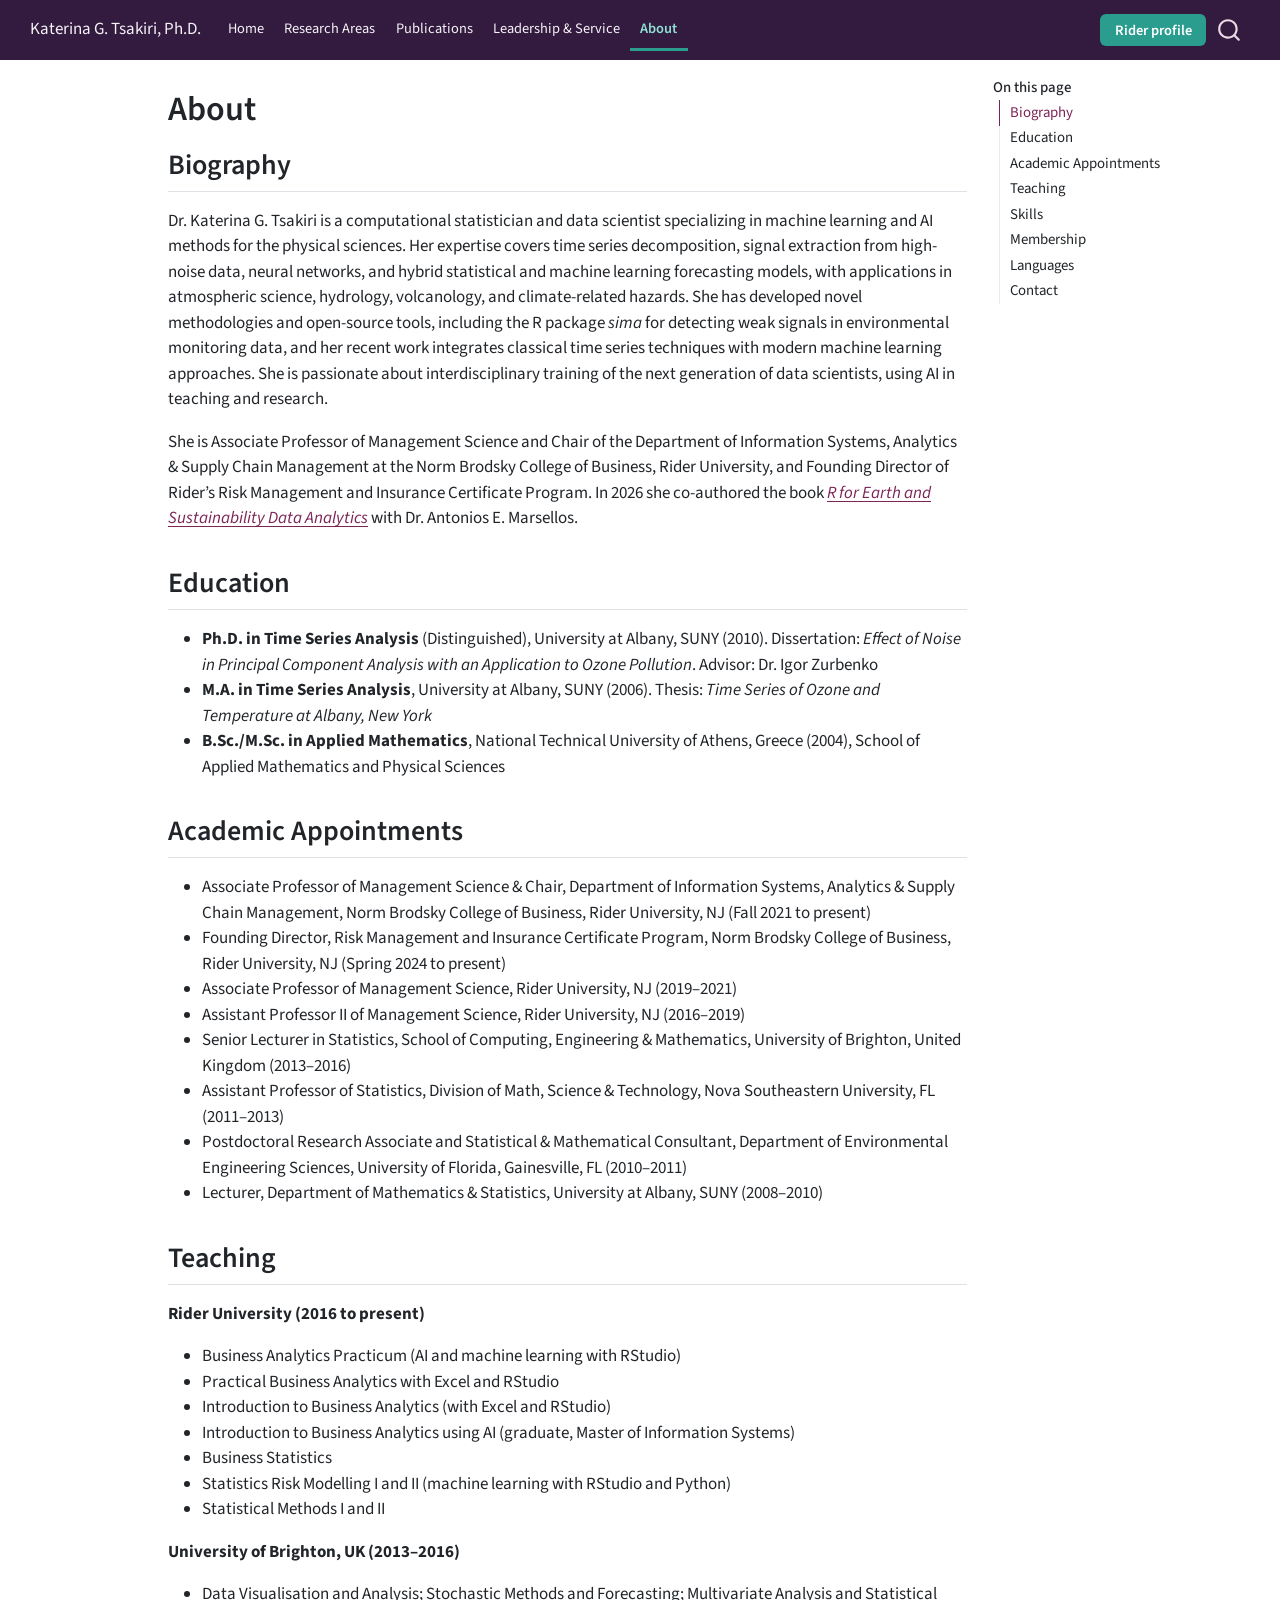
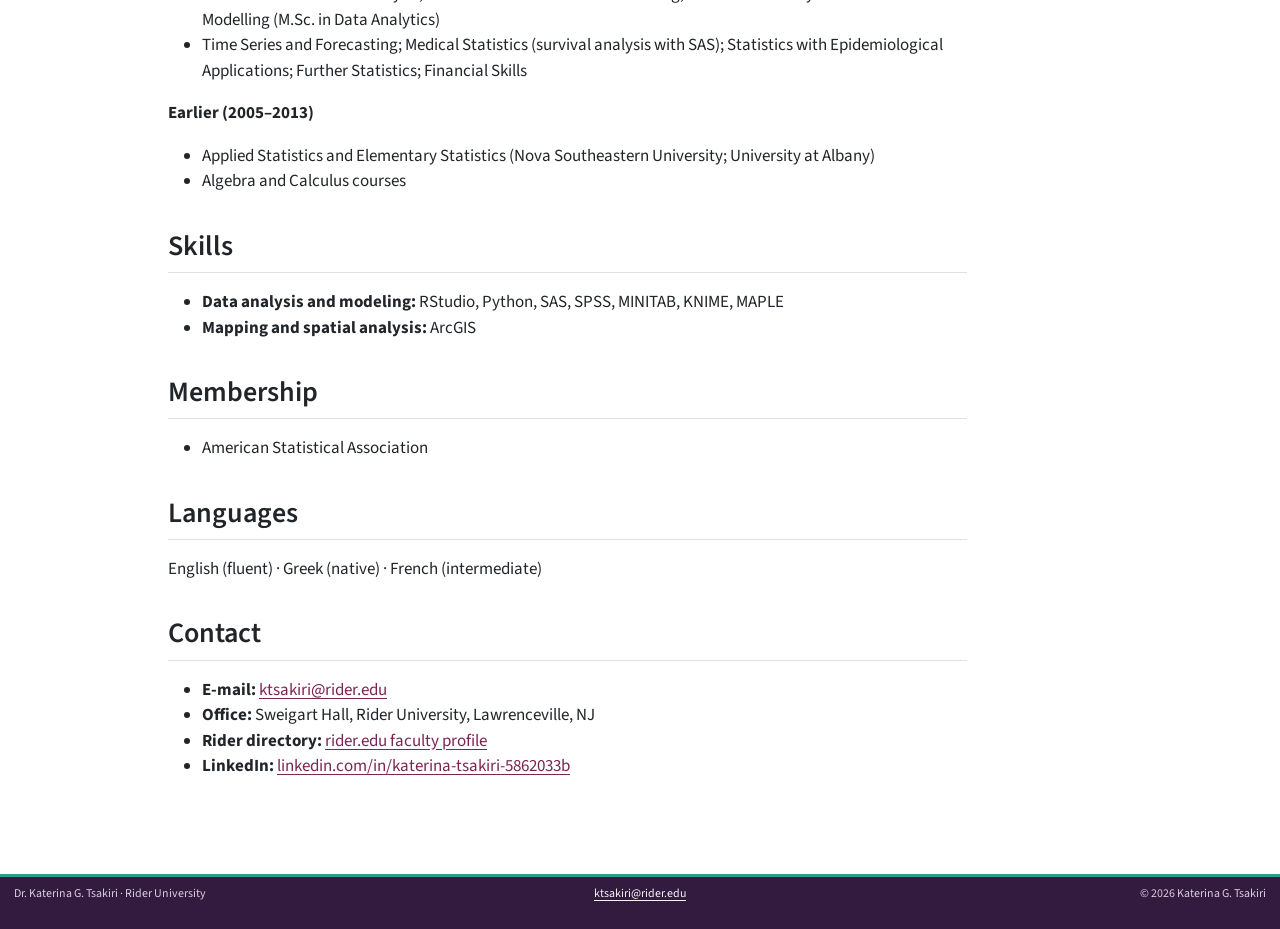
==== about.html @ 90e39376 "Update site (2026-09-01 23:05)" ====
<!DOCTYPE html>
<html xmlns="http://www.w3.org/1999/xhtml" lang="en" xml:lang="en"><head>

<meta charset="utf-8">
<meta name="generator" content="quarto-1.5.57">

<meta name="viewport" content="width=device-width, initial-scale=1.0, user-scalable=yes">


<title>About – Katerina G. Tsakiri, Ph.D.</title>
<style>
code{white-space: pre-wrap;}
span.smallcaps{font-variant: small-caps;}
div.columns{display: flex; gap: min(4vw, 1.5em);}
div.column{flex: auto; overflow-x: auto;}
div.hanging-indent{margin-left: 1.5em; text-indent: -1.5em;}
ul.task-list{list-style: none;}
ul.task-list li input[type="checkbox"] {
  width: 0.8em;
  margin: 0 0.8em 0.2em -1em; /* quarto-specific, see https://github.com/quarto-dev/quarto-cli/issues/4556 */ 
  vertical-align: middle;
}
</style>


<script src="site_libs/quarto-nav/quarto-nav.js"></script>
<script src="site_libs/quarto-nav/headroom.min.js"></script>
<script src="site_libs/clipboard/clipboard.min.js"></script>
<script src="site_libs/quarto-search/autocomplete.umd.js"></script>
<script src="site_libs/quarto-search/fuse.min.js"></script>
<script src="site_libs/quarto-search/quarto-search.js"></script>
<meta name="quarto:offset" content="./">
<script src="site_libs/quarto-html/quarto.js"></script>
<script src="site_libs/quarto-html/popper.min.js"></script>
<script src="site_libs/quarto-html/tippy.umd.min.js"></script>
<script src="site_libs/quarto-html/anchor.min.js"></script>
<link href="site_libs/quarto-html/tippy.css" rel="stylesheet">
<link href="site_libs/quarto-html/quarto-syntax-highlighting.css" rel="stylesheet" id="quarto-text-highlighting-styles">
<script src="site_libs/bootstrap/bootstrap.min.js"></script>
<link href="site_libs/bootstrap/bootstrap-icons.css" rel="stylesheet">
<link href="site_libs/bootstrap/bootstrap.min.css" rel="stylesheet" id="quarto-bootstrap" data-mode="light">
<script id="quarto-search-options" type="application/json">{
  "location": "navbar",
  "copy-button": false,
  "collapse-after": 3,
  "panel-placement": "end",
  "type": "overlay",
  "limit": 50,
  "keyboard-shortcut": [
    "f",
    "/",
    "s"
  ],
  "show-item-context": false,
  "language": {
    "search-no-results-text": "No results",
    "search-matching-documents-text": "matching documents",
    "search-copy-link-title": "Copy link to search",
    "search-hide-matches-text": "Hide additional matches",
    "search-more-match-text": "more match in this document",
    "search-more-matches-text": "more matches in this document",
    "search-clear-button-title": "Clear",
    "search-text-placeholder": "",
    "search-detached-cancel-button-title": "Cancel",
    "search-submit-button-title": "Submit",
    "search-label": "Search"
  }
}</script>


</head>

<body class="nav-fixed">

<div id="quarto-search-results"></div>
  <header id="quarto-header" class="headroom fixed-top">
    <nav class="navbar navbar-expand-lg " data-bs-theme="dark">
      <div class="navbar-container container-fluid">
      <div class="navbar-brand-container mx-auto">
    <a class="navbar-brand" href="./index.html">
    <span class="navbar-title">Katerina G. Tsakiri, Ph.D.</span>
    </a>
  </div>
            <div id="quarto-search" class="" title="Search"></div>
          <button class="navbar-toggler" type="button" data-bs-toggle="collapse" data-bs-target="#navbarCollapse" aria-controls="navbarCollapse" role="menu" aria-expanded="false" aria-label="Toggle navigation" onclick="if (window.quartoToggleHeadroom) { window.quartoToggleHeadroom(); }">
  <span class="navbar-toggler-icon"></span>
</button>
          <div class="collapse navbar-collapse" id="navbarCollapse">
            <ul class="navbar-nav navbar-nav-scroll me-auto">
  <li class="nav-item">
    <a class="nav-link" href="./index.html"> 
<span class="menu-text">Home</span></a>
  </li>  
  <li class="nav-item">
    <a class="nav-link" href="./research.html"> 
<span class="menu-text">Research Areas</span></a>
  </li>  
  <li class="nav-item">
    <a class="nav-link" href="./publications.html"> 
<span class="menu-text">Publications</span></a>
  </li>  
  <li class="nav-item">
    <a class="nav-link" href="./leadership.html"> 
<span class="menu-text">Leadership &amp; Service</span></a>
  </li>  
  <li class="nav-item">
    <a class="nav-link active" href="./about.html" aria-current="page"> 
<span class="menu-text">About</span></a>
  </li>  
</ul>
            <ul class="navbar-nav navbar-nav-scroll ms-auto">
  <li class="nav-item">
    <a class="nav-link" href="https://www.rider.edu/about/faculty-staff-directory/katerina-tsakiri" rel="noopener" target="_blank"> 
<span class="menu-text">Rider profile</span></a>
  </li>  
</ul>
          </div> <!-- /navcollapse -->
            <div class="quarto-navbar-tools">
</div>
      </div> <!-- /container-fluid -->
    </nav>
</header>
<!-- content -->
<div id="quarto-content" class="quarto-container page-columns page-rows-contents page-layout-article page-navbar">
<!-- sidebar -->
<!-- margin-sidebar -->
    <div id="quarto-margin-sidebar" class="sidebar margin-sidebar">
        <nav id="TOC" role="doc-toc" class="toc-active">
    <h2 id="toc-title">On this page</h2>
   
  <ul>
  <li><a href="#biography" id="toc-biography" class="nav-link active" data-scroll-target="#biography">Biography</a></li>
  <li><a href="#education" id="toc-education" class="nav-link" data-scroll-target="#education">Education</a></li>
  <li><a href="#academic-appointments" id="toc-academic-appointments" class="nav-link" data-scroll-target="#academic-appointments">Academic Appointments</a></li>
  <li><a href="#teaching" id="toc-teaching" class="nav-link" data-scroll-target="#teaching">Teaching</a></li>
  <li><a href="#skills" id="toc-skills" class="nav-link" data-scroll-target="#skills">Skills</a></li>
  <li><a href="#membership" id="toc-membership" class="nav-link" data-scroll-target="#membership">Membership</a></li>
  <li><a href="#languages" id="toc-languages" class="nav-link" data-scroll-target="#languages">Languages</a></li>
  <li><a href="#contact" id="toc-contact" class="nav-link" data-scroll-target="#contact">Contact</a></li>
  </ul>
</nav>
    </div>
<!-- main -->
<main class="content" id="quarto-document-content">

<header id="title-block-header" class="quarto-title-block default">
<div class="quarto-title">
<h1 class="title">About</h1>
</div>



<div class="quarto-title-meta">

    
  
    
  </div>
  


</header>


<section id="biography" class="level2">
<h2 class="anchored" data-anchor-id="biography">Biography</h2>
<p>Dr.&nbsp;Katerina G. Tsakiri is a computational statistician and data scientist specializing in machine learning and AI methods for the physical sciences. Her expertise covers time series decomposition, signal extraction from high-noise data, neural networks, and hybrid statistical and machine learning forecasting models, with applications in atmospheric science, hydrology, volcanology, and climate-related hazards. She has developed novel methodologies and open-source tools, including the R package <em>sima</em> for detecting weak signals in environmental monitoring data, and her recent work integrates classical time series techniques with modern machine learning approaches. She is passionate about interdisciplinary training of the next generation of data scientists, using AI in teaching and research.</p>
<p>She is Associate Professor of Management Science and Chair of the Department of Information Systems, Analytics &amp; Supply Chain Management at the Norm Brodsky College of Business, Rider University, and Founding Director of Rider’s Risk Management and Insurance Certificate Program. In 2026 she co-authored the book <a href="https://marsellos.github.io/rgeo/"><em>R for Earth and Sustainability Data Analytics</em></a> with Dr.&nbsp;Antonios E. Marsellos.</p>
</section>
<section id="education" class="level2">
<h2 class="anchored" data-anchor-id="education">Education</h2>
<ul>
<li><strong>Ph.D.&nbsp;in Time Series Analysis</strong> (Distinguished), University at Albany, SUNY (2010). Dissertation: <em>Effect of Noise in Principal Component Analysis with an Application to Ozone Pollution</em>. Advisor: Dr.&nbsp;Igor Zurbenko</li>
<li><strong>M.A.&nbsp;in Time Series Analysis</strong>, University at Albany, SUNY (2006). Thesis: <em>Time Series of Ozone and Temperature at Albany, New York</em></li>
<li><strong>B.Sc./M.Sc. in Applied Mathematics</strong>, National Technical University of Athens, Greece (2004), School of Applied Mathematics and Physical Sciences</li>
</ul>
</section>
<section id="academic-appointments" class="level2">
<h2 class="anchored" data-anchor-id="academic-appointments">Academic Appointments</h2>
<ul>
<li>Associate Professor of Management Science &amp; Chair, Department of Information Systems, Analytics &amp; Supply Chain Management, Norm Brodsky College of Business, Rider University, NJ (Fall 2021 to present)</li>
<li>Founding Director, Risk Management and Insurance Certificate Program, Norm Brodsky College of Business, Rider University, NJ (Spring 2024 to present)</li>
<li>Associate Professor of Management Science, Rider University, NJ (2019–2021)</li>
<li>Assistant Professor II of Management Science, Rider University, NJ (2016–2019)</li>
<li>Senior Lecturer in Statistics, School of Computing, Engineering &amp; Mathematics, University of Brighton, United Kingdom (2013–2016)</li>
<li>Assistant Professor of Statistics, Division of Math, Science &amp; Technology, Nova Southeastern University, FL (2011–2013)</li>
<li>Postdoctoral Research Associate and Statistical &amp; Mathematical Consultant, Department of Environmental Engineering Sciences, University of Florida, Gainesville, FL (2010–2011)</li>
<li>Lecturer, Department of Mathematics &amp; Statistics, University at Albany, SUNY (2008–2010)</li>
</ul>
</section>
<section id="teaching" class="level2">
<h2 class="anchored" data-anchor-id="teaching">Teaching</h2>
<p><strong>Rider University (2016 to present)</strong></p>
<ul>
<li>Business Analytics Practicum (AI and machine learning with RStudio)</li>
<li>Practical Business Analytics with Excel and RStudio</li>
<li>Introduction to Business Analytics (with Excel and RStudio)</li>
<li>Introduction to Business Analytics using AI (graduate, Master of Information Systems)</li>
<li>Business Statistics</li>
<li>Statistics Risk Modelling I and II (machine learning with RStudio and Python)</li>
<li>Statistical Methods I and II</li>
</ul>
<p><strong>University of Brighton, UK (2013–2016)</strong></p>
<ul>
<li>Data Visualisation and Analysis; Stochastic Methods and Forecasting; Multivariate Analysis and Statistical Modelling (M.Sc. in Data Analytics)</li>
<li>Time Series and Forecasting; Medical Statistics (survival analysis with SAS); Statistics with Epidemiological Applications; Further Statistics; Financial Skills</li>
</ul>
<p><strong>Earlier (2005–2013)</strong></p>
<ul>
<li>Applied Statistics and Elementary Statistics (Nova Southeastern University; University at Albany)</li>
<li>Algebra and Calculus courses</li>
</ul>
</section>
<section id="skills" class="level2">
<h2 class="anchored" data-anchor-id="skills">Skills</h2>
<ul>
<li><strong>Data analysis and modeling:</strong> RStudio, Python, SAS, SPSS, MINITAB, KNIME, MAPLE</li>
<li><strong>Mapping and spatial analysis:</strong> ArcGIS</li>
</ul>
</section>
<section id="membership" class="level2">
<h2 class="anchored" data-anchor-id="membership">Membership</h2>
<ul>
<li>American Statistical Association</li>
</ul>
</section>
<section id="languages" class="level2">
<h2 class="anchored" data-anchor-id="languages">Languages</h2>
<p>English (fluent) · Greek (native) · French (intermediate)</p>
</section>
<section id="contact" class="level2">
<h2 class="anchored" data-anchor-id="contact">Contact</h2>
<ul>
<li><strong>E-mail:</strong> <a href="mailto:ktsakiri@rider.edu">ktsakiri@rider.edu</a></li>
<li><strong>Office:</strong> Sweigart Hall, Rider University, Lawrenceville, NJ</li>
<li><strong>Rider directory:</strong> <a href="https://www.rider.edu/about/faculty-staff-directory/katerina-tsakiri">rider.edu faculty profile</a></li>
<li><strong>LinkedIn:</strong> <a href="https://www.linkedin.com/in/katerina-tsakiri-5862033b/">linkedin.com/in/katerina-tsakiri-5862033b</a></li>
</ul>


</section>

</main> <!-- /main -->
<script id="quarto-html-after-body" type="application/javascript">
window.document.addEventListener("DOMContentLoaded", function (event) {
  const toggleBodyColorMode = (bsSheetEl) => {
    const mode = bsSheetEl.getAttribute("data-mode");
    const bodyEl = window.document.querySelector("body");
    if (mode === "dark") {
      bodyEl.classList.add("quarto-dark");
      bodyEl.classList.remove("quarto-light");
    } else {
      bodyEl.classList.add("quarto-light");
      bodyEl.classList.remove("quarto-dark");
    }
  }
  const toggleBodyColorPrimary = () => {
    const bsSheetEl = window.document.querySelector("link#quarto-bootstrap");
    if (bsSheetEl) {
      toggleBodyColorMode(bsSheetEl);
    }
  }
  toggleBodyColorPrimary();  
  const icon = "";
  const anchorJS = new window.AnchorJS();
  anchorJS.options = {
    placement: 'right',
    icon: icon
  };
  anchorJS.add('.anchored');
  const isCodeAnnotation = (el) => {
    for (const clz of el.classList) {
      if (clz.startsWith('code-annotation-')) {                     
        return true;
      }
    }
    return false;
  }
  const onCopySuccess = function(e) {
    // button target
    const button = e.trigger;
    // don't keep focus
    button.blur();
    // flash "checked"
    button.classList.add('code-copy-button-checked');
    var currentTitle = button.getAttribute("title");
    button.setAttribute("title", "Copied!");
    let tooltip;
    if (window.bootstrap) {
      button.setAttribute("data-bs-toggle", "tooltip");
      button.setAttribute("data-bs-placement", "left");
      button.setAttribute("data-bs-title", "Copied!");
      tooltip = new bootstrap.Tooltip(button, 
        { trigger: "manual", 
          customClass: "code-copy-button-tooltip",
          offset: [0, -8]});
      tooltip.show();    
    }
    setTimeout(function() {
      if (tooltip) {
        tooltip.hide();
        button.removeAttribute("data-bs-title");
        button.removeAttribute("data-bs-toggle");
        button.removeAttribute("data-bs-placement");
      }
      button.setAttribute("title", currentTitle);
      button.classList.remove('code-copy-button-checked');
    }, 1000);
    // clear code selection
    e.clearSelection();
  }
  const getTextToCopy = function(trigger) {
      const codeEl = trigger.previousElementSibling.cloneNode(true);
      for (const childEl of codeEl.children) {
        if (isCodeAnnotation(childEl)) {
          childEl.remove();
        }
      }
      return codeEl.innerText;
  }
  const clipboard = new window.ClipboardJS('.code-copy-button:not([data-in-quarto-modal])', {
    text: getTextToCopy
  });
  clipboard.on('success', onCopySuccess);
  if (window.document.getElementById('quarto-embedded-source-code-modal')) {
    // For code content inside modals, clipBoardJS needs to be initialized with a container option
    // TODO: Check when it could be a function (https://github.com/zenorocha/clipboard.js/issues/860)
    const clipboardModal = new window.ClipboardJS('.code-copy-button[data-in-quarto-modal]', {
      text: getTextToCopy,
      container: window.document.getElementById('quarto-embedded-source-code-modal')
    });
    clipboardModal.on('success', onCopySuccess);
  }
    var localhostRegex = new RegExp(/^(?:http|https):\/\/localhost\:?[0-9]*\//);
    var mailtoRegex = new RegExp(/^mailto:/);
      var filterRegex = new RegExp("https:\/\/ktsakiri\.github\.io\/research\/");
    var isInternal = (href) => {
        return filterRegex.test(href) || localhostRegex.test(href) || mailtoRegex.test(href);
    }
    // Inspect non-navigation links and adorn them if external
 	var links = window.document.querySelectorAll('a[href]:not(.nav-link):not(.navbar-brand):not(.toc-action):not(.sidebar-link):not(.sidebar-item-toggle):not(.pagination-link):not(.no-external):not([aria-hidden]):not(.dropdown-item):not(.quarto-navigation-tool):not(.about-link)');
    for (var i=0; i<links.length; i++) {
      const link = links[i];
      if (!isInternal(link.href)) {
        // undo the damage that might have been done by quarto-nav.js in the case of
        // links that we want to consider external
        if (link.dataset.originalHref !== undefined) {
          link.href = link.dataset.originalHref;
        }
          // target, if specified
          link.setAttribute("target", "_blank");
          if (link.getAttribute("rel") === null) {
            link.setAttribute("rel", "noopener");
          }
      }
    }
  function tippyHover(el, contentFn, onTriggerFn, onUntriggerFn) {
    const config = {
      allowHTML: true,
      maxWidth: 500,
      delay: 100,
      arrow: false,
      appendTo: function(el) {
          return el.parentElement;
      },
      interactive: true,
      interactiveBorder: 10,
      theme: 'quarto',
      placement: 'bottom-start',
    };
    if (contentFn) {
      config.content = contentFn;
    }
    if (onTriggerFn) {
      config.onTrigger = onTriggerFn;
    }
    if (onUntriggerFn) {
      config.onUntrigger = onUntriggerFn;
    }
    window.tippy(el, config); 
  }
  const noterefs = window.document.querySelectorAll('a[role="doc-noteref"]');
  for (var i=0; i<noterefs.length; i++) {
    const ref = noterefs[i];
    tippyHover(ref, function() {
      // use id or data attribute instead here
      let href = ref.getAttribute('data-footnote-href') || ref.getAttribute('href');
      try { href = new URL(href).hash; } catch {}
      const id = href.replace(/^#\/?/, "");
      const note = window.document.getElementById(id);
      if (note) {
        return note.innerHTML;
      } else {
        return "";
      }
    });
  }
  const xrefs = window.document.querySelectorAll('a.quarto-xref');
  const processXRef = (id, note) => {
    // Strip column container classes
    const stripColumnClz = (el) => {
      el.classList.remove("page-full", "page-columns");
      if (el.children) {
        for (const child of el.children) {
          stripColumnClz(child);
        }
      }
    }
    stripColumnClz(note)
    if (id === null || id.startsWith('sec-')) {
      // Special case sections, only their first couple elements
      const container = document.createElement("div");
      if (note.children && note.children.length > 2) {
        container.appendChild(note.children[0].cloneNode(true));
        for (let i = 1; i < note.children.length; i++) {
          const child = note.children[i];
          if (child.tagName === "P" && child.innerText === "") {
            continue;
          } else {
            container.appendChild(child.cloneNode(true));
            break;
          }
        }
        if (window.Quarto?.typesetMath) {
          window.Quarto.typesetMath(container);
        }
        return container.innerHTML
      } else {
        if (window.Quarto?.typesetMath) {
          window.Quarto.typesetMath(note);
        }
        return note.innerHTML;
      }
    } else {
      // Remove any anchor links if they are present
      const anchorLink = note.querySelector('a.anchorjs-link');
      if (anchorLink) {
        anchorLink.remove();
      }
      if (window.Quarto?.typesetMath) {
        window.Quarto.typesetMath(note);
      }
      // TODO in 1.5, we should make sure this works without a callout special case
      if (note.classList.contains("callout")) {
        return note.outerHTML;
      } else {
        return note.innerHTML;
      }
    }
  }
  for (var i=0; i<xrefs.length; i++) {
    const xref = xrefs[i];
    tippyHover(xref, undefined, function(instance) {
      instance.disable();
      let url = xref.getAttribute('href');
      let hash = undefined; 
      if (url.startsWith('#')) {
        hash = url;
      } else {
        try { hash = new URL(url).hash; } catch {}
      }
      if (hash) {
        const id = hash.replace(/^#\/?/, "");
        const note = window.document.getElementById(id);
        if (note !== null) {
          try {
            const html = processXRef(id, note.cloneNode(true));
            instance.setContent(html);
          } finally {
            instance.enable();
            instance.show();
          }
        } else {
          // See if we can fetch this
          fetch(url.split('#')[0])
          .then(res => res.text())
          .then(html => {
            const parser = new DOMParser();
            const htmlDoc = parser.parseFromString(html, "text/html");
            const note = htmlDoc.getElementById(id);
            if (note !== null) {
              const html = processXRef(id, note);
              instance.setContent(html);
            } 
          }).finally(() => {
            instance.enable();
            instance.show();
          });
        }
      } else {
        // See if we can fetch a full url (with no hash to target)
        // This is a special case and we should probably do some content thinning / targeting
        fetch(url)
        .then(res => res.text())
        .then(html => {
          const parser = new DOMParser();
          const htmlDoc = parser.parseFromString(html, "text/html");
          const note = htmlDoc.querySelector('main.content');
          if (note !== null) {
            // This should only happen for chapter cross references
            // (since there is no id in the URL)
            // remove the first header
            if (note.children.length > 0 && note.children[0].tagName === "HEADER") {
              note.children[0].remove();
            }
            const html = processXRef(null, note);
            instance.setContent(html);
          } 
        }).finally(() => {
          instance.enable();
          instance.show();
        });
      }
    }, function(instance) {
    });
  }
      let selectedAnnoteEl;
      const selectorForAnnotation = ( cell, annotation) => {
        let cellAttr = 'data-code-cell="' + cell + '"';
        let lineAttr = 'data-code-annotation="' +  annotation + '"';
        const selector = 'span[' + cellAttr + '][' + lineAttr + ']';
        return selector;
      }
      const selectCodeLines = (annoteEl) => {
        const doc = window.document;
        const targetCell = annoteEl.getAttribute("data-target-cell");
        const targetAnnotation = annoteEl.getAttribute("data-target-annotation");
        const annoteSpan = window.document.querySelector(selectorForAnnotation(targetCell, targetAnnotation));
        const lines = annoteSpan.getAttribute("data-code-lines").split(",");
        const lineIds = lines.map((line) => {
          return targetCell + "-" + line;
        })
        let top = null;
        let height = null;
        let parent = null;
        if (lineIds.length > 0) {
            //compute the position of the single el (top and bottom and make a div)
            const el = window.document.getElementById(lineIds[0]);
            top = el.offsetTop;
            height = el.offsetHeight;
            parent = el.parentElement.parentElement;
          if (lineIds.length > 1) {
            const lastEl = window.document.getElementById(lineIds[lineIds.length - 1]);
            const bottom = lastEl.offsetTop + lastEl.offsetHeight;
            height = bottom - top;
          }
          if (top !== null && height !== null && parent !== null) {
            // cook up a div (if necessary) and position it 
            let div = window.document.getElementById("code-annotation-line-highlight");
            if (div === null) {
              div = window.document.createElement("div");
              div.setAttribute("id", "code-annotation-line-highlight");
              div.style.position = 'absolute';
              parent.appendChild(div);
            }
            div.style.top = top - 2 + "px";
            div.style.height = height + 4 + "px";
            div.style.left = 0;
            let gutterDiv = window.document.getElementById("code-annotation-line-highlight-gutter");
            if (gutterDiv === null) {
              gutterDiv = window.document.createElement("div");
              gutterDiv.setAttribute("id", "code-annotation-line-highlight-gutter");
              gutterDiv.style.position = 'absolute';
              const codeCell = window.document.getElementById(targetCell);
              const gutter = codeCell.querySelector('.code-annotation-gutter');
              gutter.appendChild(gutterDiv);
            }
            gutterDiv.style.top = top - 2 + "px";
            gutterDiv.style.height = height + 4 + "px";
          }
          selectedAnnoteEl = annoteEl;
        }
      };
      const unselectCodeLines = () => {
        const elementsIds = ["code-annotation-line-highlight", "code-annotation-line-highlight-gutter"];
        elementsIds.forEach((elId) => {
          const div = window.document.getElementById(elId);
          if (div) {
            div.remove();
          }
        });
        selectedAnnoteEl = undefined;
      };
        // Handle positioning of the toggle
    window.addEventListener(
      "resize",
      throttle(() => {
        elRect = undefined;
        if (selectedAnnoteEl) {
          selectCodeLines(selectedAnnoteEl);
        }
      }, 10)
    );
    function throttle(fn, ms) {
    let throttle = false;
    let timer;
      return (...args) => {
        if(!throttle) { // first call gets through
            fn.apply(this, args);
            throttle = true;
        } else { // all the others get throttled
            if(timer) clearTimeout(timer); // cancel #2
            timer = setTimeout(() => {
              fn.apply(this, args);
              timer = throttle = false;
            }, ms);
        }
      };
    }
      // Attach click handler to the DT
      const annoteDls = window.document.querySelectorAll('dt[data-target-cell]');
      for (const annoteDlNode of annoteDls) {
        annoteDlNode.addEventListener('click', (event) => {
          const clickedEl = event.target;
          if (clickedEl !== selectedAnnoteEl) {
            unselectCodeLines();
            const activeEl = window.document.querySelector('dt[data-target-cell].code-annotation-active');
            if (activeEl) {
              activeEl.classList.remove('code-annotation-active');
            }
            selectCodeLines(clickedEl);
            clickedEl.classList.add('code-annotation-active');
          } else {
            // Unselect the line
            unselectCodeLines();
            clickedEl.classList.remove('code-annotation-active');
          }
        });
      }
  const findCites = (el) => {
    const parentEl = el.parentElement;
    if (parentEl) {
      const cites = parentEl.dataset.cites;
      if (cites) {
        return {
          el,
          cites: cites.split(' ')
        };
      } else {
        return findCites(el.parentElement)
      }
    } else {
      return undefined;
    }
  };
  var bibliorefs = window.document.querySelectorAll('a[role="doc-biblioref"]');
  for (var i=0; i<bibliorefs.length; i++) {
    const ref = bibliorefs[i];
    const citeInfo = findCites(ref);
    if (citeInfo) {
      tippyHover(citeInfo.el, function() {
        var popup = window.document.createElement('div');
        citeInfo.cites.forEach(function(cite) {
          var citeDiv = window.document.createElement('div');
          citeDiv.classList.add('hanging-indent');
          citeDiv.classList.add('csl-entry');
          var biblioDiv = window.document.getElementById('ref-' + cite);
          if (biblioDiv) {
            citeDiv.innerHTML = biblioDiv.innerHTML;
          }
          popup.appendChild(citeDiv);
        });
        return popup.innerHTML;
      });
    }
  }
});
</script>
</div> <!-- /content -->
<footer class="footer">
  <div class="nav-footer">
    <div class="nav-footer-left">
<p>Dr.&nbsp;Katerina G. Tsakiri · Rider University</p>
</div>   
    <div class="nav-footer-center">
<p><a href="mailto:ktsakiri@rider.edu">ktsakiri@rider.edu</a></p>
</div>
    <div class="nav-footer-right">
<p>© 2026 Katerina G. Tsakiri</p>
</div>
  </div>
</footer>




</body></html>
---- site_libs/quarto-html/tippy.css ----
.tippy-box[data-animation=fade][data-state=hidden]{opacity:0}[data-tippy-root]{max-width:calc(100vw - 10px)}.tippy-box{position:relative;background-color:#333;color:#fff;border-radius:4px;font-size:14px;line-height:1.4;white-space:normal;outline:0;transition-property:transform,visibility,opacity}.tippy-box[data-placement^=top]>.tippy-arrow{bottom:0}.tippy-box[data-placement^=top]>.tippy-arrow:before{bottom:-7px;left:0;border-width:8px 8px 0;border-top-color:initial;transform-origin:center top}.tippy-box[data-placement^=bottom]>.tippy-arrow{top:0}.tippy-box[data-placement^=bottom]>.tippy-arrow:before{top:-7px;left:0;border-width:0 8px 8px;border-bottom-color:initial;transform-origin:center bottom}.tippy-box[data-placement^=left]>.tippy-arrow{right:0}.tippy-box[data-placement^=left]>.tippy-arrow:before{border-width:8px 0 8px 8px;border-left-color:initial;right:-7px;transform-origin:center left}.tippy-box[data-placement^=right]>.tippy-arrow{left:0}.tippy-box[data-placement^=right]>.tippy-arrow:before{left:-7px;border-width:8px 8px 8px 0;border-right-color:initial;transform-origin:center right}.tippy-box[data-inertia][data-state=visible]{transition-timing-function:cubic-bezier(.54,1.5,.38,1.11)}.tippy-arrow{width:16px;height:16px;color:#333}.tippy-arrow:before{content:"";position:absolute;border-color:transparent;border-style:solid}.tippy-content{position:relative;padding:5px 9px;z-index:1}
---- site_libs/quarto-html/quarto-syntax-highlighting.css ----
/* quarto syntax highlight colors */
:root {
  --quarto-hl-ot-color: #003B4F;
  --quarto-hl-at-color: #657422;
  --quarto-hl-ss-color: #20794D;
  --quarto-hl-an-color: #5E5E5E;
  --quarto-hl-fu-color: #4758AB;
  --quarto-hl-st-color: #20794D;
  --quarto-hl-cf-color: #003B4F;
  --quarto-hl-op-color: #5E5E5E;
  --quarto-hl-er-color: #AD0000;
  --quarto-hl-bn-color: #AD0000;
  --quarto-hl-al-color: #AD0000;
  --quarto-hl-va-color: #111111;
  --quarto-hl-bu-color: inherit;
  --quarto-hl-ex-color: inherit;
  --quarto-hl-pp-color: #AD0000;
  --quarto-hl-in-color: #5E5E5E;
  --quarto-hl-vs-color: #20794D;
  --quarto-hl-wa-color: #5E5E5E;
  --quarto-hl-do-color: #5E5E5E;
  --quarto-hl-im-color: #00769E;
  --quarto-hl-ch-color: #20794D;
  --quarto-hl-dt-color: #AD0000;
  --quarto-hl-fl-color: #AD0000;
  --quarto-hl-co-color: #5E5E5E;
  --quarto-hl-cv-color: #5E5E5E;
  --quarto-hl-cn-color: #8f5902;
  --quarto-hl-sc-color: #5E5E5E;
  --quarto-hl-dv-color: #AD0000;
  --quarto-hl-kw-color: #003B4F;
}

/* other quarto variables */
:root {
  --quarto-font-monospace: SFMono-Regular, Menlo, Monaco, Consolas, "Liberation Mono", "Courier New", monospace;
}

pre > code.sourceCode > span {
  color: #003B4F;
}

code span {
  color: #003B4F;
}

code.sourceCode > span {
  color: #003B4F;
}

div.sourceCode,
div.sourceCode pre.sourceCode {
  color: #003B4F;
}

code span.ot {
  color: #003B4F;
  font-style: inherit;
}

code span.at {
  color: #657422;
  font-style: inherit;
}

code span.ss {
  color: #20794D;
  font-style: inherit;
}

code span.an {
  color: #5E5E5E;
  font-style: inherit;
}

code span.fu {
  color: #4758AB;
  font-style: inherit;
}

code span.st {
  color: #20794D;
  font-style: inherit;
}

code span.cf {
  color: #003B4F;
  font-weight: bold;
  font-style: inherit;
}

code span.op {
  color: #5E5E5E;
  font-style: inherit;
}

code span.er {
  color: #AD0000;
  font-style: inherit;
}

code span.bn {
  color: #AD0000;
  font-style: inherit;
}

code span.al {
  color: #AD0000;
  font-style: inherit;
}

code span.va {
  color: #111111;
  font-style: inherit;
}

code span.bu {
  font-style: inherit;
}

code span.ex {
  font-style: inherit;
}

code span.pp {
  color: #AD0000;
  font-style: inherit;
}

code span.in {
  color: #5E5E5E;
  font-style: inherit;
}

code span.vs {
  color: #20794D;
  font-style: inherit;
}

code span.wa {
  color: #5E5E5E;
  font-style: italic;
}

code span.do {
  color: #5E5E5E;
  font-style: italic;
}

code span.im {
  color: #00769E;
  font-style: inherit;
}

code span.ch {
  color: #20794D;
  font-style: inherit;
}

code span.dt {
  color: #AD0000;
  font-style: inherit;
}

code span.fl {
  color: #AD0000;
  font-style: inherit;
}

code span.co {
  color: #5E5E5E;
  font-style: inherit;
}

code span.cv {
  color: #5E5E5E;
  font-style: italic;
}

code span.cn {
  color: #8f5902;
  font-style: inherit;
}

code span.sc {
  color: #5E5E5E;
  font-style: inherit;
}

code span.dv {
  color: #AD0000;
  font-style: inherit;
}

code span.kw {
  color: #003B4F;
  font-weight: bold;
  font-style: inherit;
}

.prevent-inlining {
  content: "</";
}

/*# sourceMappingURL=debc5d5d77c3f9108843748ff7464032.css.map */
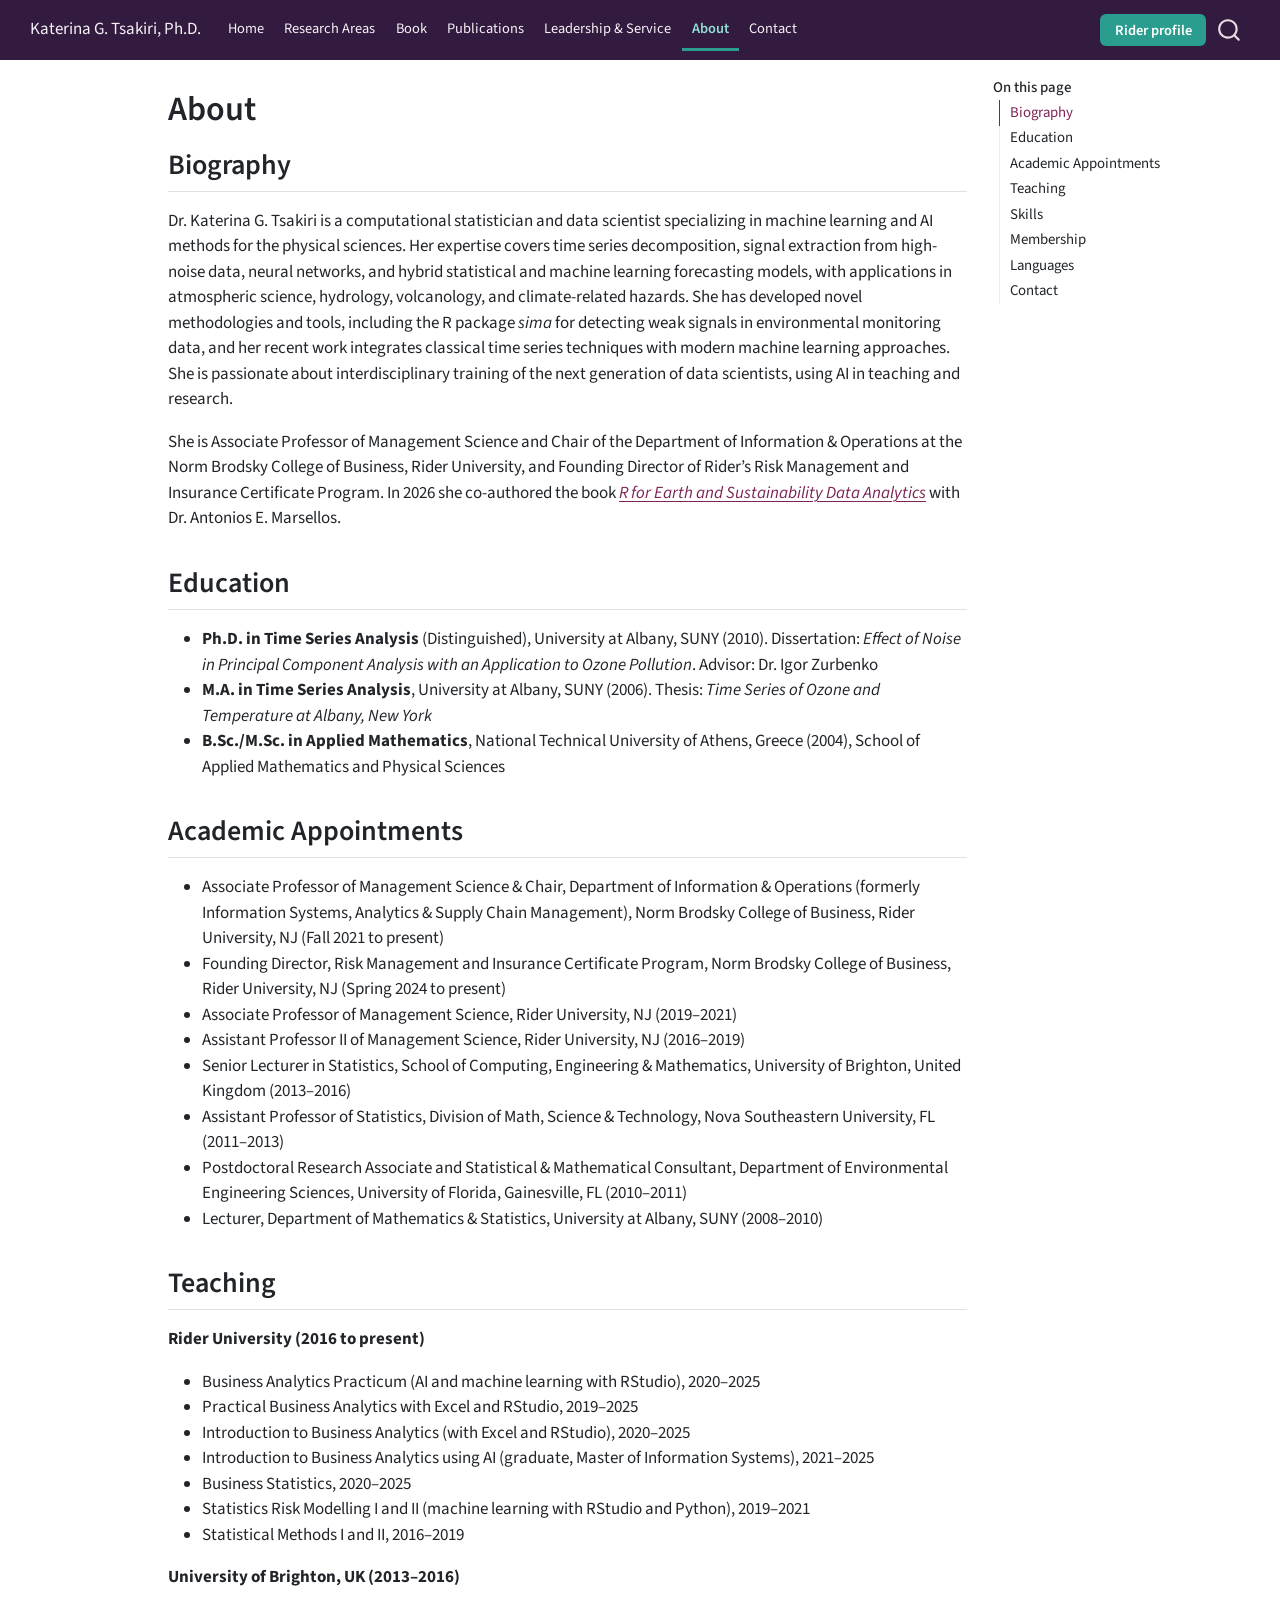
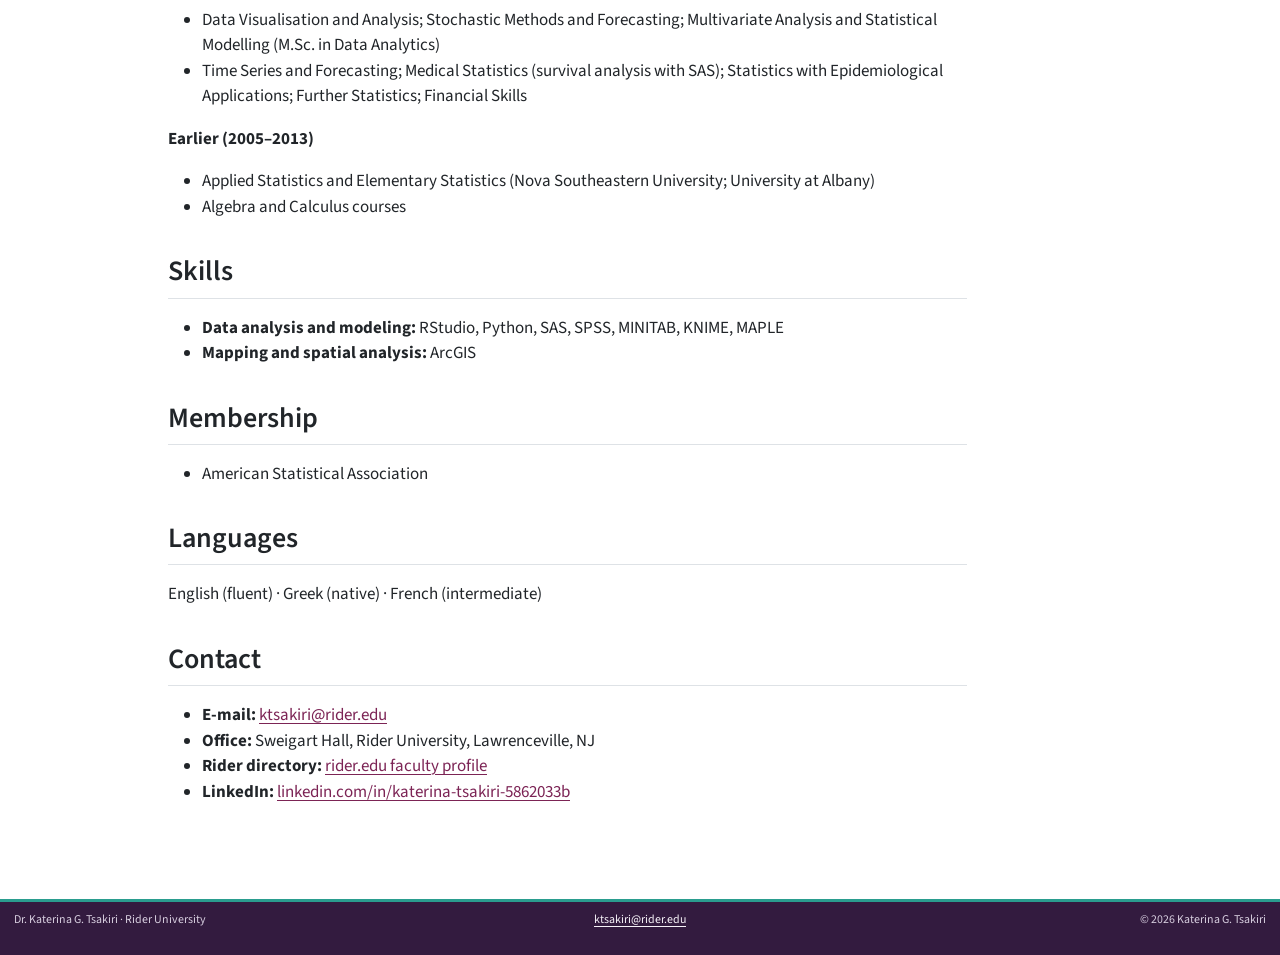
==== commit 45b1012e: "Update site (2026-09-02 16:47)" ====
--- a/about.html
+++ b/about.html
@@ -96,6 +96,10 @@
 <span class="menu-text">Research Areas</span></a>
   </li>  
   <li class="nav-item">
+    <a class="nav-link" href="./index.html#book"> 
+<span class="menu-text">Book</span></a>
+  </li>  
+  <li class="nav-item">
     <a class="nav-link" href="./publications.html"> 
 <span class="menu-text">Publications</span></a>
   </li>  
@@ -106,6 +110,10 @@
   <li class="nav-item">
     <a class="nav-link active" href="./about.html" aria-current="page"> 
 <span class="menu-text">About</span></a>
+  </li>  
+  <li class="nav-item">
+    <a class="nav-link" href="./about.html#contact"> 
+<span class="menu-text">Contact</span></a>
   </li>  
 </ul>
             <ul class="navbar-nav navbar-nav-scroll ms-auto">
@@ -164,8 +172,8 @@
 
 <section id="biography" class="level2">
 <h2 class="anchored" data-anchor-id="biography">Biography</h2>
-<p>Dr.&nbsp;Katerina G. Tsakiri is a computational statistician and data scientist specializing in machine learning and AI methods for the physical sciences. Her expertise covers time series decomposition, signal extraction from high-noise data, neural networks, and hybrid statistical and machine learning forecasting models, with applications in atmospheric science, hydrology, volcanology, and climate-related hazards. She has developed novel methodologies and open-source tools, including the R package <em>sima</em> for detecting weak signals in environmental monitoring data, and her recent work integrates classical time series techniques with modern machine learning approaches. She is passionate about interdisciplinary training of the next generation of data scientists, using AI in teaching and research.</p>
-<p>She is Associate Professor of Management Science and Chair of the Department of Information Systems, Analytics &amp; Supply Chain Management at the Norm Brodsky College of Business, Rider University, and Founding Director of Rider’s Risk Management and Insurance Certificate Program. In 2026 she co-authored the book <a href="https://marsellos.github.io/rgeo/"><em>R for Earth and Sustainability Data Analytics</em></a> with Dr.&nbsp;Antonios E. Marsellos.</p>
+<p>Dr.&nbsp;Katerina G. Tsakiri is a computational statistician and data scientist specializing in machine learning and AI methods for the physical sciences. Her expertise covers time series decomposition, signal extraction from high-noise data, neural networks, and hybrid statistical and machine learning forecasting models, with applications in atmospheric science, hydrology, volcanology, and climate-related hazards. She has developed novel methodologies and tools, including the R package <em>sima</em> for detecting weak signals in environmental monitoring data, and her recent work integrates classical time series techniques with modern machine learning approaches. She is passionate about interdisciplinary training of the next generation of data scientists, using AI in teaching and research.</p>
+<p>She is Associate Professor of Management Science and Chair of the Department of Information &amp; Operations at the Norm Brodsky College of Business, Rider University, and Founding Director of Rider’s Risk Management and Insurance Certificate Program. In 2026 she co-authored the book <a href="https://marsellos.github.io/rgeo/"><em>R for Earth and Sustainability Data Analytics</em></a> with Dr.&nbsp;Antonios E. Marsellos.</p>
 </section>
 <section id="education" class="level2">
 <h2 class="anchored" data-anchor-id="education">Education</h2>
@@ -178,7 +186,7 @@
 <section id="academic-appointments" class="level2">
 <h2 class="anchored" data-anchor-id="academic-appointments">Academic Appointments</h2>
 <ul>
-<li>Associate Professor of Management Science &amp; Chair, Department of Information Systems, Analytics &amp; Supply Chain Management, Norm Brodsky College of Business, Rider University, NJ (Fall 2021 to present)</li>
+<li>Associate Professor of Management Science &amp; Chair, Department of Information &amp; Operations (formerly Information Systems, Analytics &amp; Supply Chain Management), Norm Brodsky College of Business, Rider University, NJ (Fall 2021 to present)</li>
 <li>Founding Director, Risk Management and Insurance Certificate Program, Norm Brodsky College of Business, Rider University, NJ (Spring 2024 to present)</li>
 <li>Associate Professor of Management Science, Rider University, NJ (2019–2021)</li>
 <li>Assistant Professor II of Management Science, Rider University, NJ (2016–2019)</li>
@@ -192,13 +200,13 @@
 <h2 class="anchored" data-anchor-id="teaching">Teaching</h2>
 <p><strong>Rider University (2016 to present)</strong></p>
 <ul>
-<li>Business Analytics Practicum (AI and machine learning with RStudio)</li>
-<li>Practical Business Analytics with Excel and RStudio</li>
-<li>Introduction to Business Analytics (with Excel and RStudio)</li>
-<li>Introduction to Business Analytics using AI (graduate, Master of Information Systems)</li>
-<li>Business Statistics</li>
-<li>Statistics Risk Modelling I and II (machine learning with RStudio and Python)</li>
-<li>Statistical Methods I and II</li>
+<li>Business Analytics Practicum (AI and machine learning with RStudio), 2020–2025</li>
+<li>Practical Business Analytics with Excel and RStudio, 2019–2025</li>
+<li>Introduction to Business Analytics (with Excel and RStudio), 2020–2025</li>
+<li>Introduction to Business Analytics using AI (graduate, Master of Information Systems), 2021–2025</li>
+<li>Business Statistics, 2020–2025</li>
+<li>Statistics Risk Modelling I and II (machine learning with RStudio and Python), 2019–2021</li>
+<li>Statistical Methods I and II, 2016–2019</li>
 </ul>
 <p><strong>University of Brighton, UK (2013–2016)</strong></p>
 <ul>
@@ -333,7 +341,7 @@
   }
     var localhostRegex = new RegExp(/^(?:http|https):\/\/localhost\:?[0-9]*\//);
     var mailtoRegex = new RegExp(/^mailto:/);
-      var filterRegex = new RegExp("https:\/\/ktsakiri\.github\.io\/research\/");
+      var filterRegex = new RegExp("https:\/\/katerinatsakiri\.github\.io\/research\/");
     var isInternal = (href) => {
         return filterRegex.test(href) || localhostRegex.test(href) || mailtoRegex.test(href);
     }
